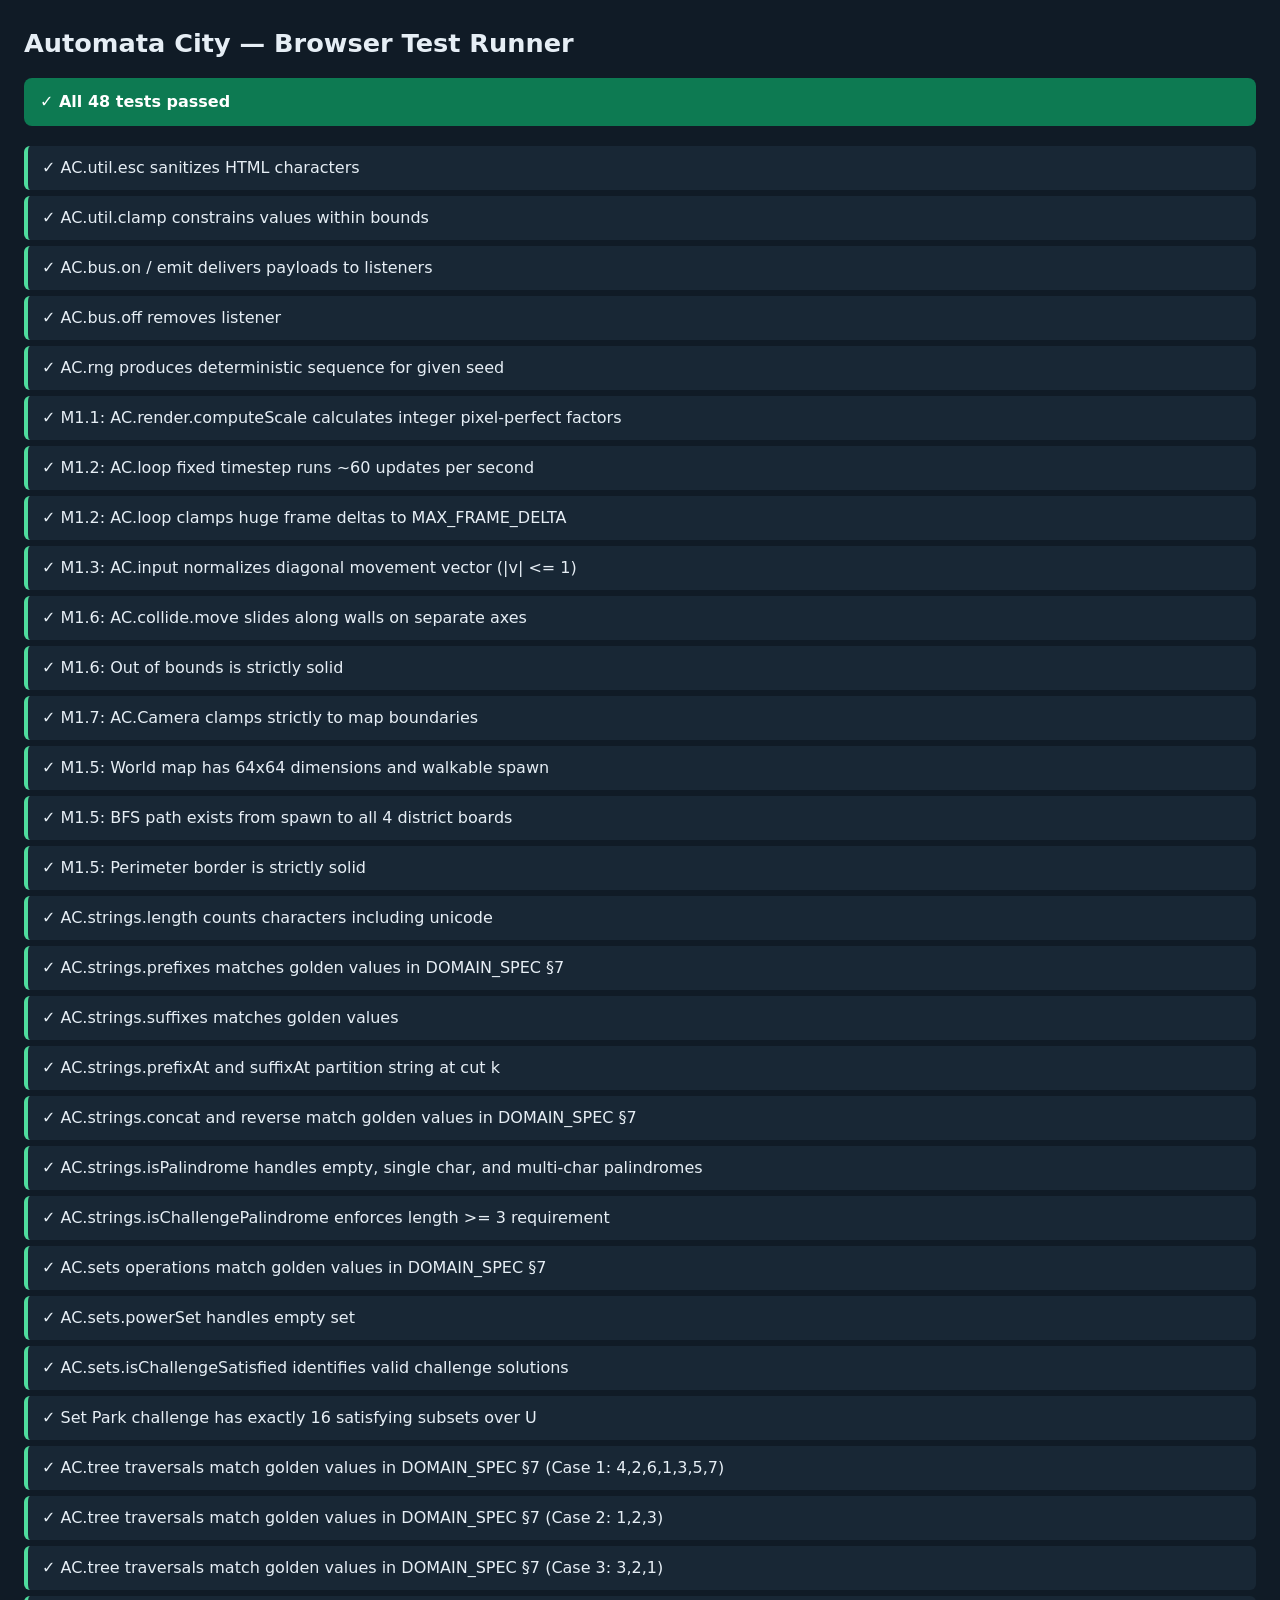
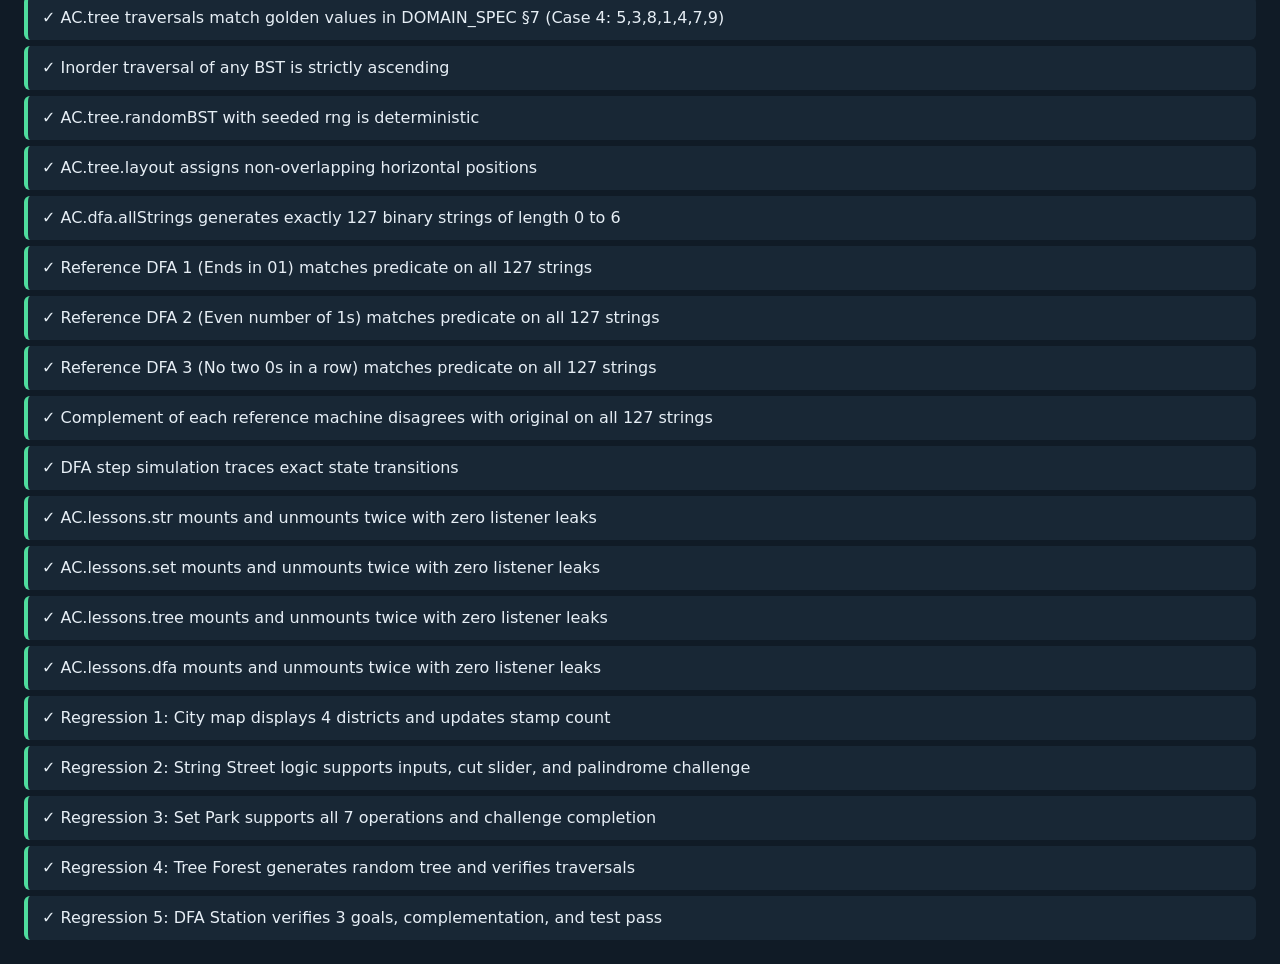
==== tests/index.html @ 33591546 "M1: Complete walking prototype — loop, input, tilemap, collision, camera, player, 64x64 world map" ====
<!DOCTYPE html>
<html lang="en">
<head>
  <meta charset="utf-8">
  <title>Automata City — Test Runner</title>
  <style>
    body {
      font-family: system-ui, -apple-system, BlinkMacSystemFont, "Segoe UI", Roboto, sans-serif;
      margin: 0;
      padding: 24px;
      background: #101b26;
      color: #e6eef5;
      line-height: 1.5;
    }
    h1 {
      margin: 0 0 16px;
      font-size: 1.6rem;
    }
    .summary {
      padding: 12px 16px;
      border-radius: 8px;
      font-weight: 600;
      margin-bottom: 20px;
    }
    .summary.ok {
      background: #0d7a52;
      color: #ffffff;
    }
    .summary.bad {
      background: #c93434;
      color: #ffffff;
    }
    .list {
      display: flex;
      flex-direction: column;
      gap: 6px;
    }
    .test {
      padding: 10px 14px;
      background: #182735;
      border-radius: 6px;
      border-left: 4px solid #4fdc9d;
    }
    .test.fail {
      border-left-color: #ff7a7a;
      background: #2b1d22;
      color: #ff9d9d;
    }
    .test pre {
      margin: 8px 0 0;
      font-size: 0.85rem;
      white-space: pre-wrap;
    }
  </style>
</head>
<body>
  <h1>Automata City — Browser Test Runner</h1>
  <div id="results">Running tests...</div>

  <!-- Framework and Core Modules -->
  <script src="../js/core/ac.js"></script>
  <script src="../js/core/progress.js"></script>

  <!-- Engine Modules -->
  <script src="../js/engine/render.js"></script>
  <script src="../js/engine/loop.js"></script>
  <script src="../js/engine/input.js"></script>
  <script src="../js/engine/camera.js"></script>
  <script src="../js/engine/tilemap.js"></script>
  <script src="../js/engine/collide.js"></script>

  <!-- World Modules -->
  <script src="../js/world/tiles.js"></script>
  <script src="../js/world/map-data.js"></script>
  <script src="../js/world/player.js"></script>
  <script src="../js/world/game.js"></script>

  <!-- Logic Modules -->
  <script src="../js/logic/strings.js"></script>
  <script src="../js/logic/sets.js"></script>
  <script src="../js/logic/tree.js"></script>
  <script src="../js/logic/dfa.js"></script>

  <!-- Lesson Views -->
  <script src="../js/lessons/str.js"></script>
  <script src="../js/lessons/set.js"></script>
  <script src="../js/lessons/tree.js"></script>
  <script src="../js/lessons/dfa.js"></script>

  <!-- Test Harness & Suites -->
  <script src="harness.js"></script>
  <script src="ac.test.js"></script>
  <script src="progress.test.js"></script>
  <script src="engine.test.js"></script>
  <script src="map.test.js"></script>
  <script src="strings.test.js"></script>
  <script src="sets.test.js"></script>
  <script src="tree.test.js"></script>
  <script src="dfa.test.js"></script>
  <script src="mount.test.js"></script>
  <script src="regression.test.js"></script>

  <script>
    (function () {
      const res = AC_TEST.runAll();
      const div = document.getElementById('results');
      div.innerHTML = `
        <div class="summary ${res.failed ? 'bad' : 'ok'}">
          ${res.failed === 0 ? '✓ All ' + res.passed + ' tests passed' : '✗ ' + res.failed + ' of ' + res.total + ' tests failed'}
        </div>
        <div class="list">
          ${res.results.map(r => `
            <div class="test ${r.ok ? 'pass' : 'fail'}">
              <b>${r.ok ? '✓' : '✗'}</b> ${r.name}
              ${r.error ? '<pre>' + (r.error.stack || r.error.message) + '</pre>' : ''}
            </div>
          `).join('')}
        </div>
      `;
    })();
  </script>
</body>
</html>
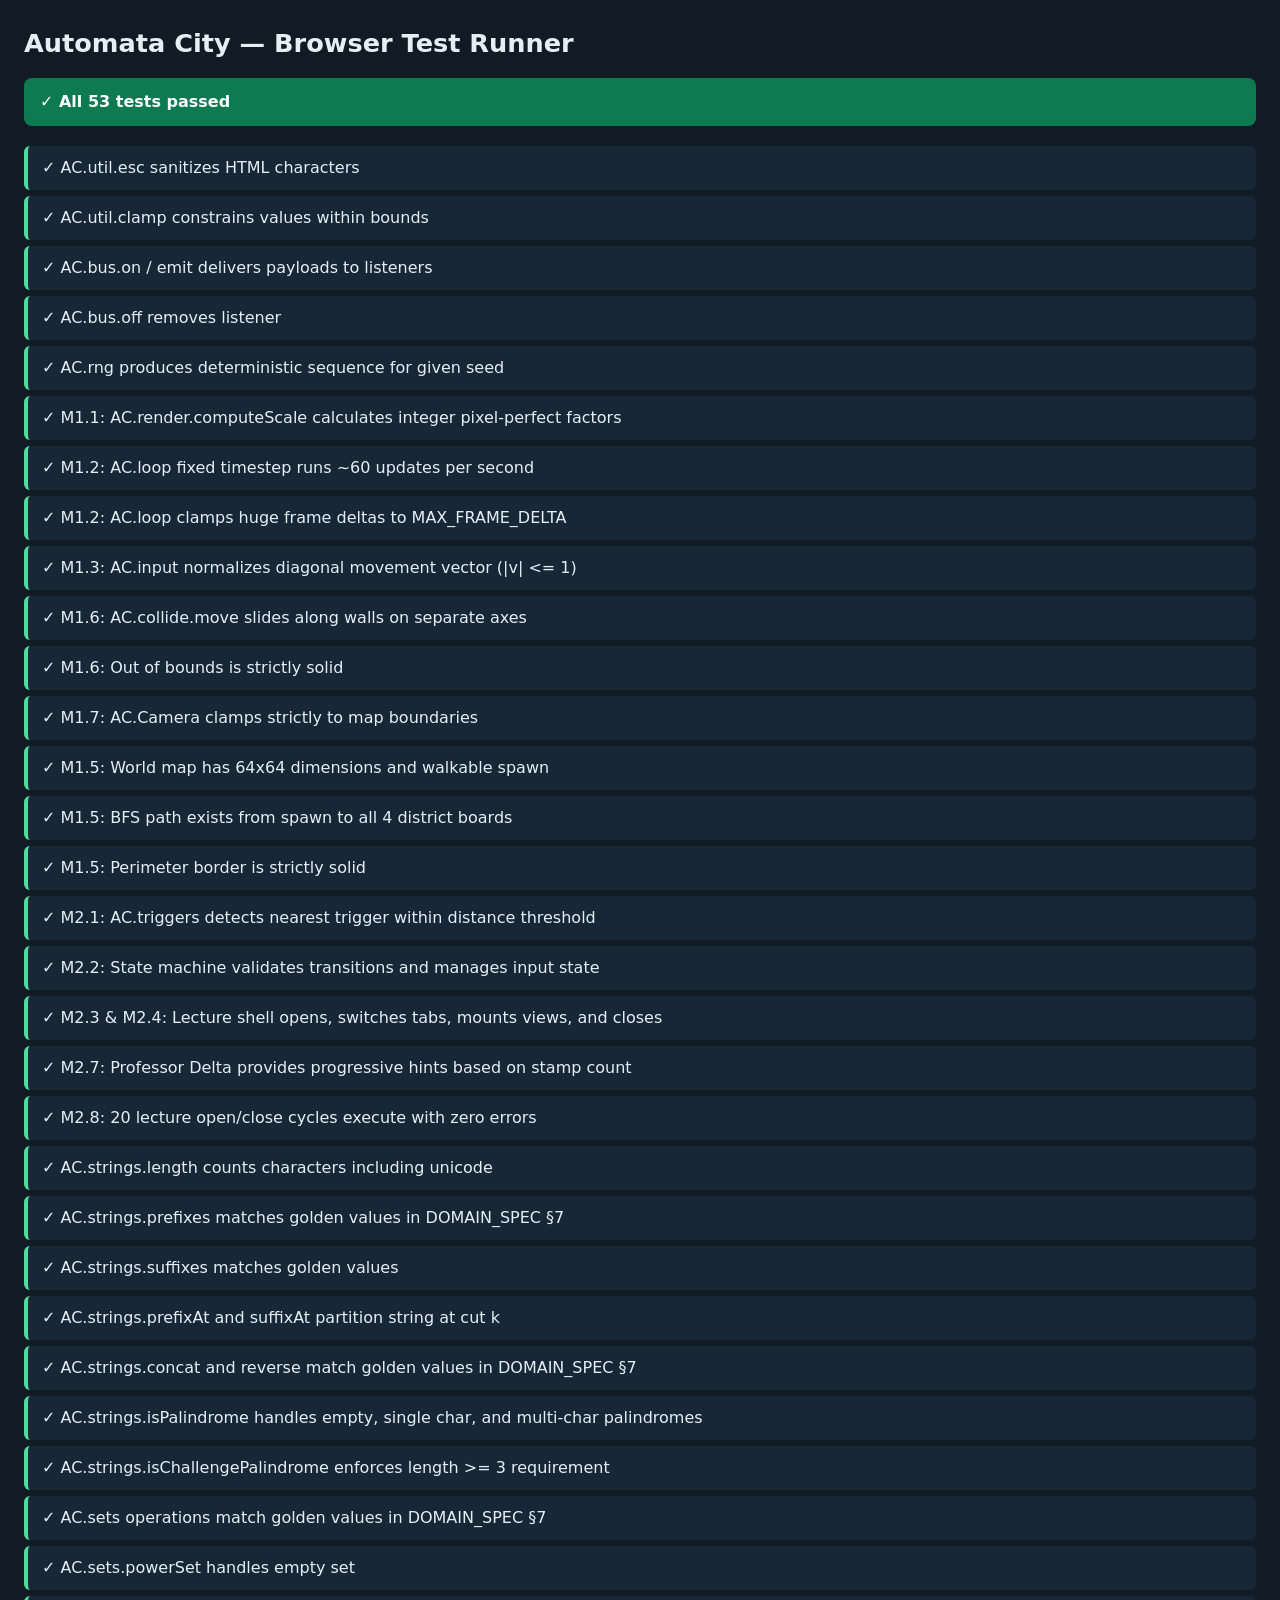
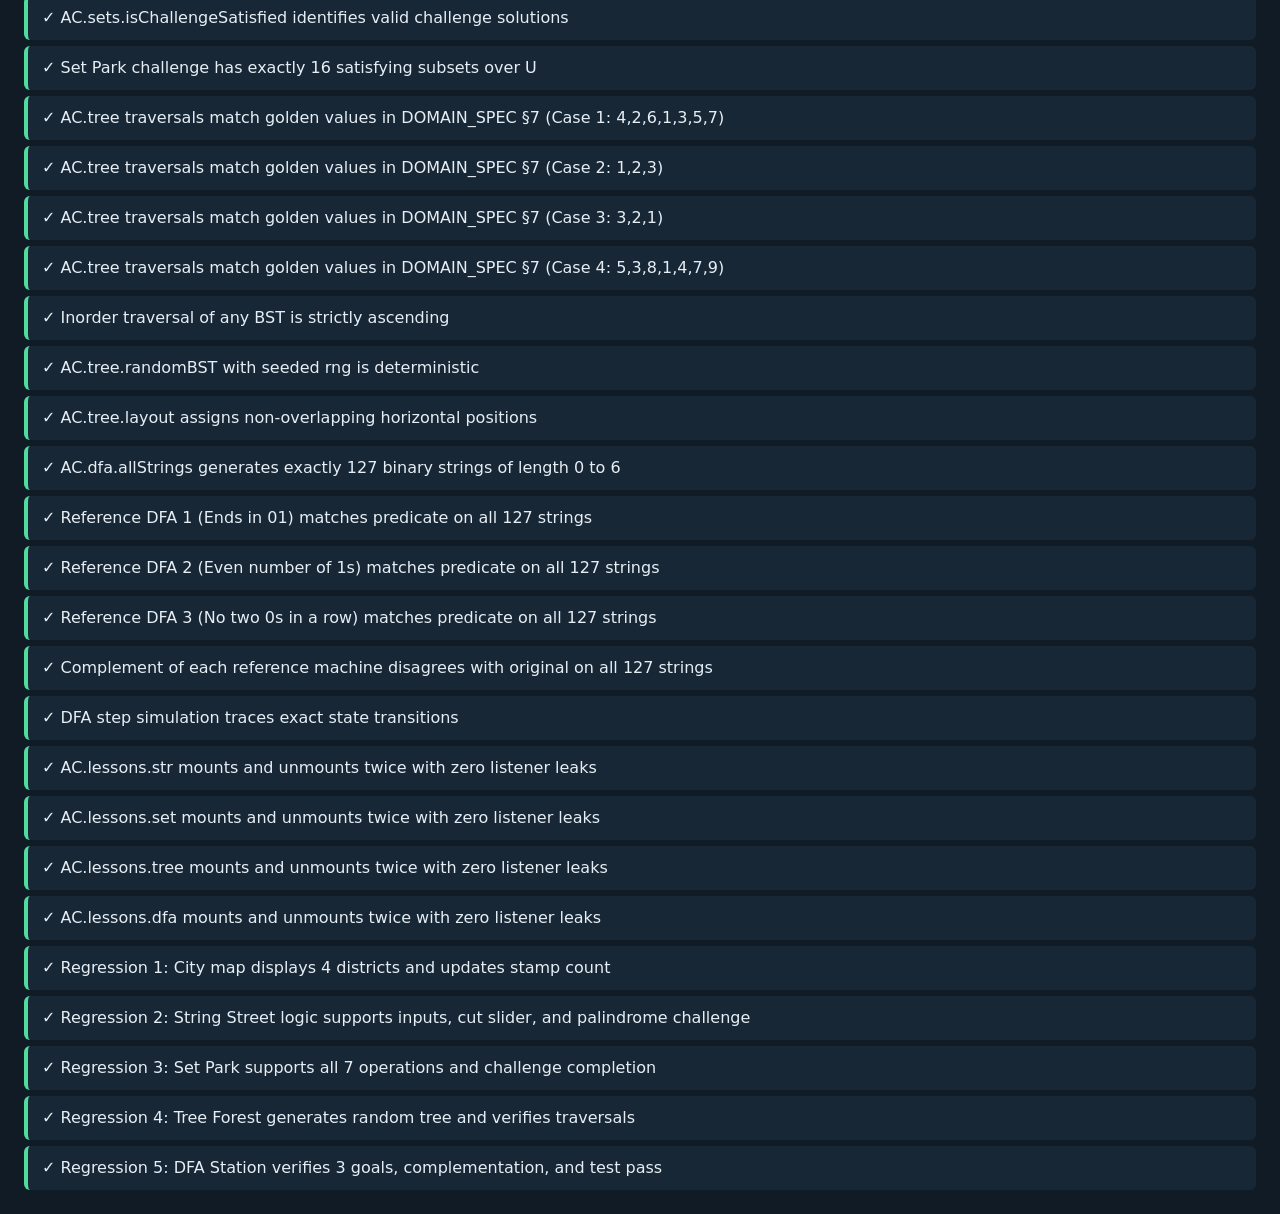
==== commit da67fcc9: "M2: Complete stations wired and lecture shell" ====
--- a/tests/index.html
+++ b/tests/index.html
@@ -72,6 +72,10 @@
   <!-- World Modules -->
   <script src="../js/world/tiles.js"></script>
   <script src="../js/world/map-data.js"></script>
+  <script src="../js/world/districts.js"></script>
+  <script src="../js/world/triggers.js"></script>
+  <script src="../js/world/hud.js"></script>
+  <script src="../js/world/dialogue.js"></script>
   <script src="../js/world/player.js"></script>
   <script src="../js/world/game.js"></script>
 
@@ -81,11 +85,14 @@
   <script src="../js/logic/tree.js"></script>
   <script src="../js/logic/dfa.js"></script>
 
-  <!-- Lesson Views -->
+  <!-- Lesson Views & Shell -->
+  <script src="../js/lessons/shell.js"></script>
   <script src="../js/lessons/str.js"></script>
   <script src="../js/lessons/set.js"></script>
   <script src="../js/lessons/tree.js"></script>
   <script src="../js/lessons/dfa.js"></script>
+  <script src="../js/classic.js"></script>
+  <script src="../js/main.js"></script>
 
   <!-- Test Harness & Suites -->
   <script src="harness.js"></script>
@@ -93,6 +100,7 @@
   <script src="progress.test.js"></script>
   <script src="engine.test.js"></script>
   <script src="map.test.js"></script>
+  <script src="stations.test.js"></script>
   <script src="strings.test.js"></script>
   <script src="sets.test.js"></script>
   <script src="tree.test.js"></script>
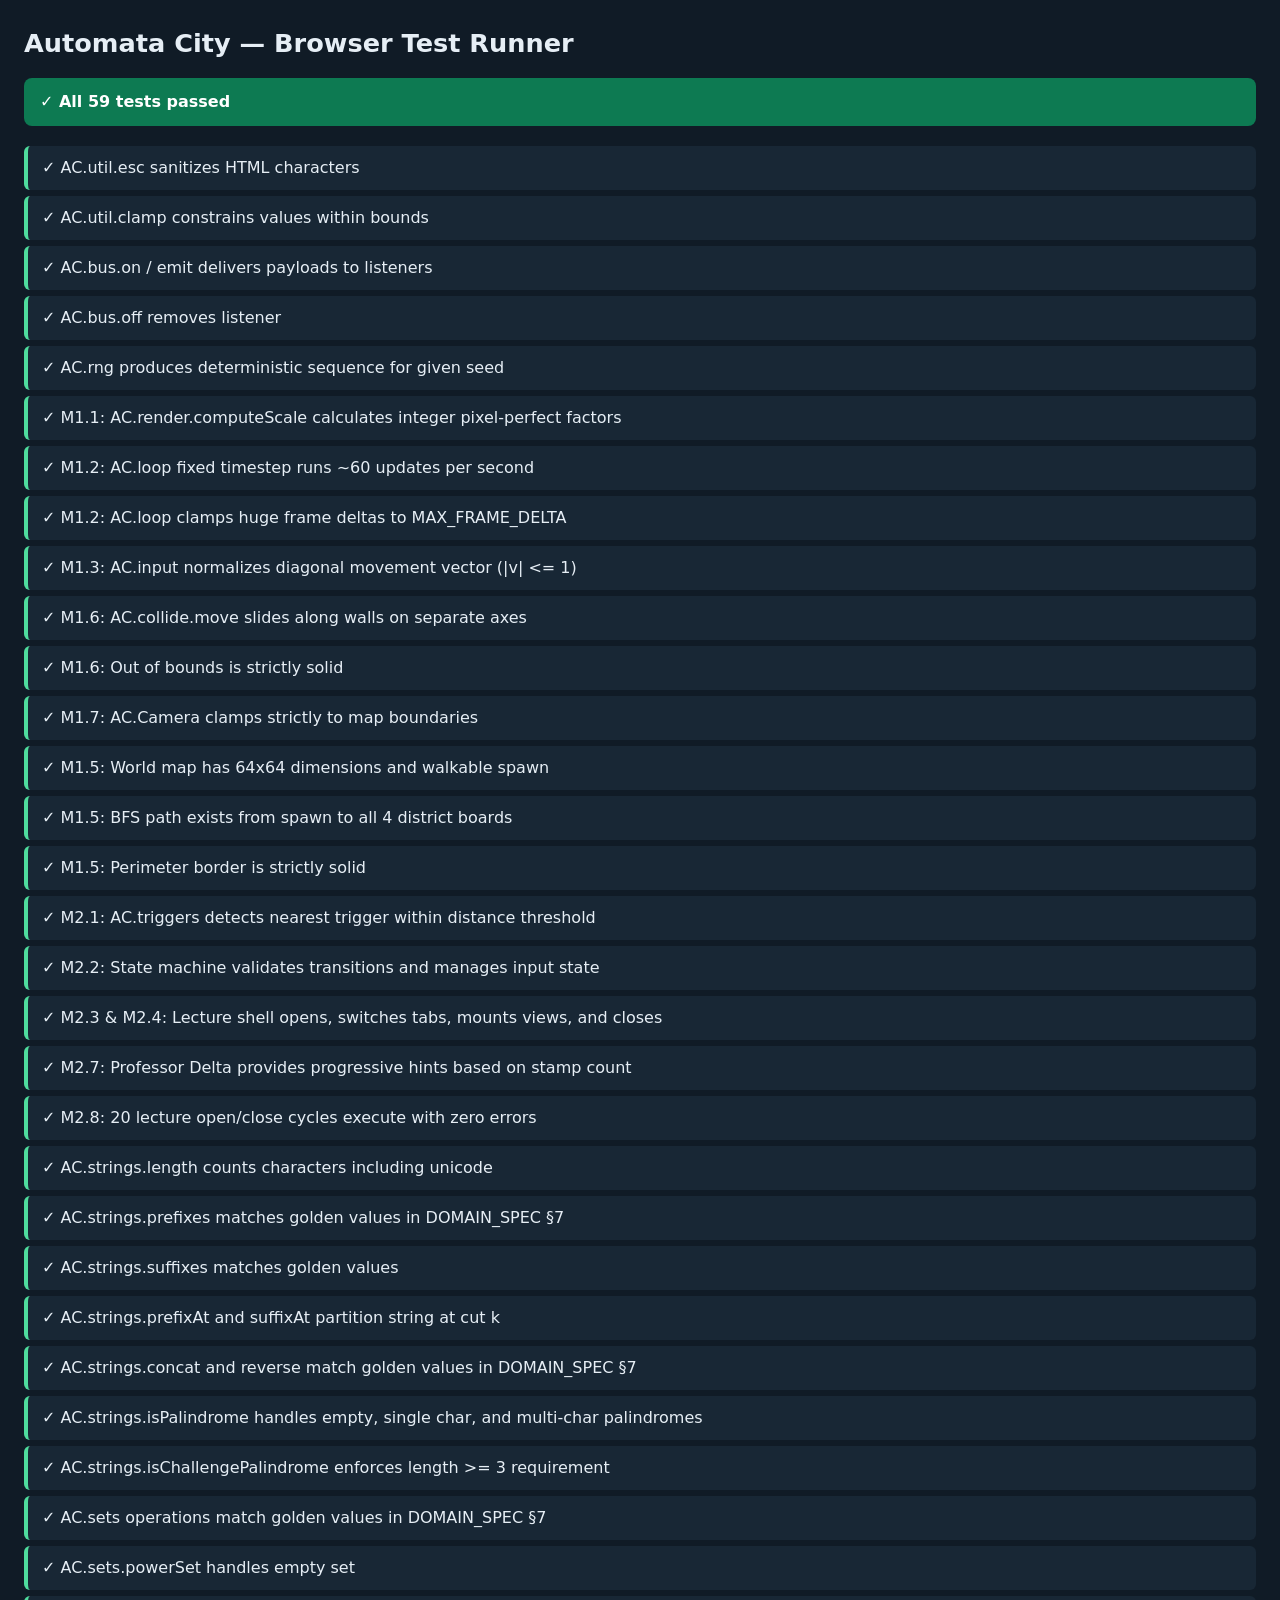
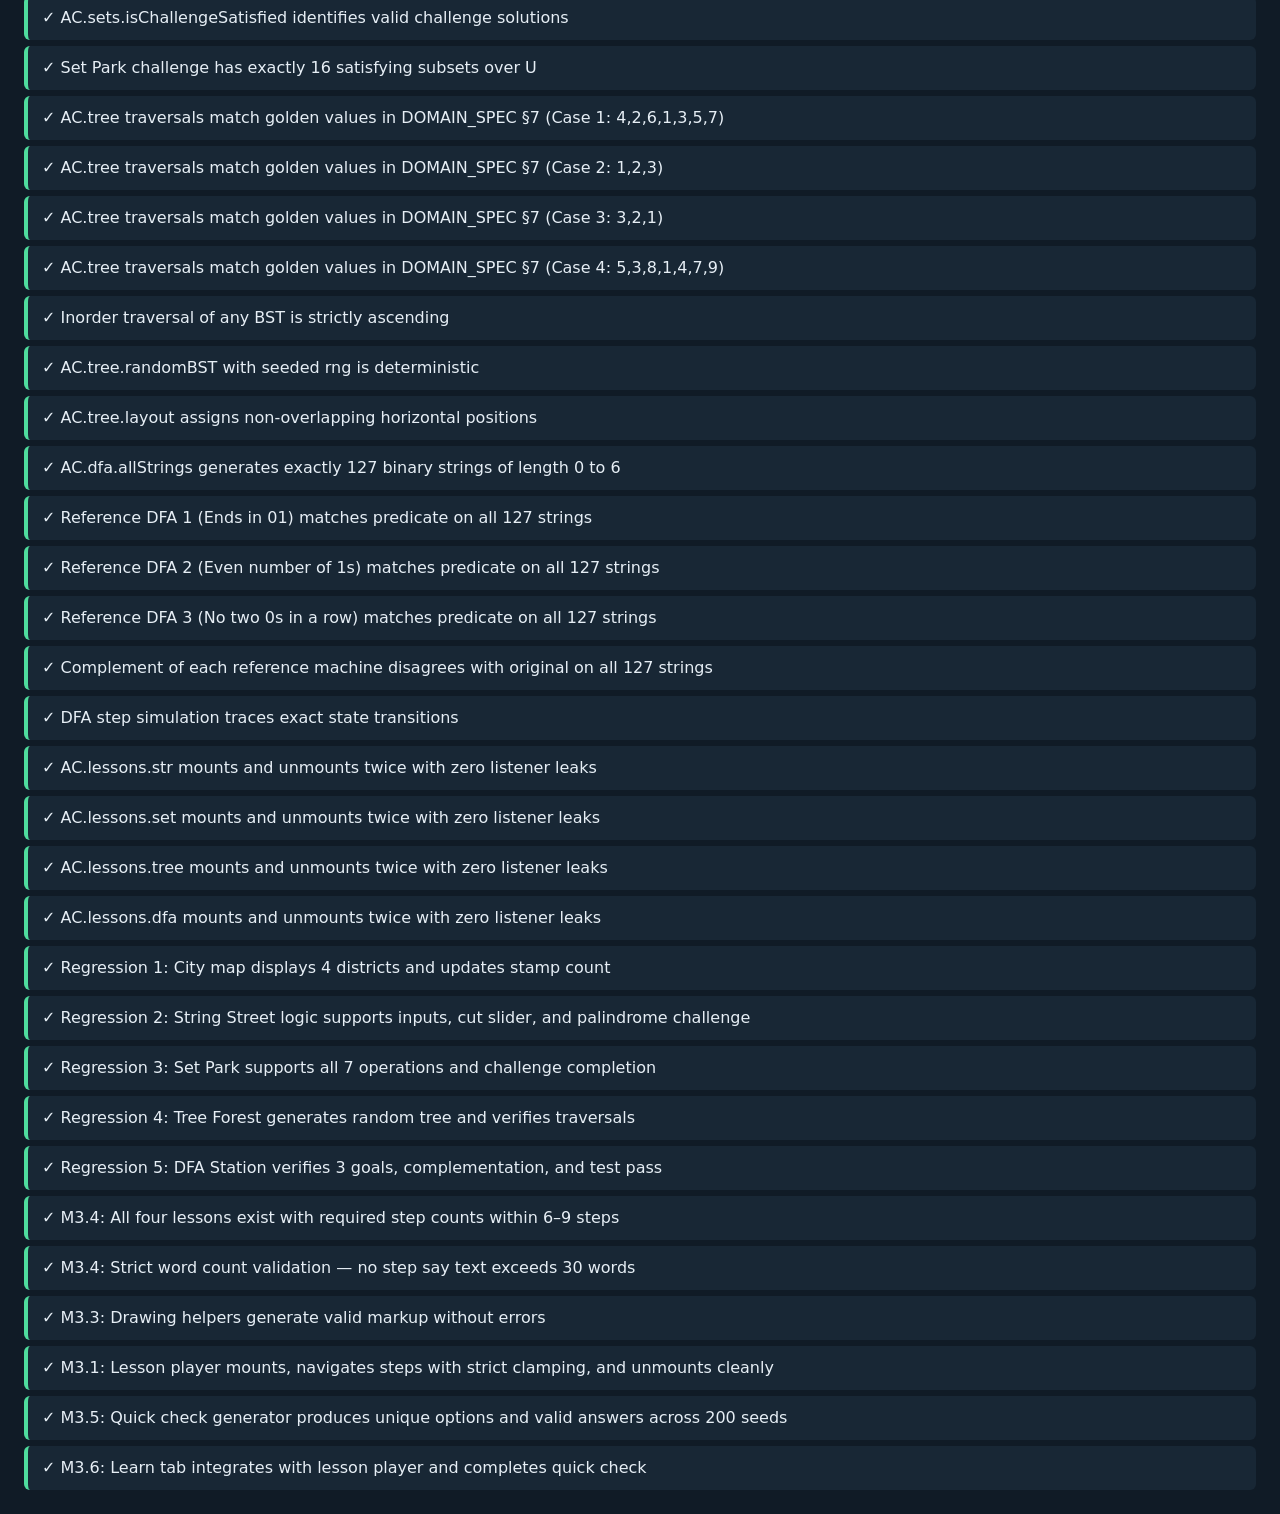
==== commit 489f8010: "M3: Complete blackboard lessons, skins, and quick check quiz engine" ====
--- a/tests/index.html
+++ b/tests/index.html
@@ -84,13 +84,17 @@
   <script src="../js/logic/sets.js"></script>
   <script src="../js/logic/tree.js"></script>
   <script src="../js/logic/dfa.js"></script>
+  <script src="../js/logic/quiz.js"></script>
 
   <!-- Lesson Views & Shell -->
   <script src="../js/lessons/shell.js"></script>
+  <script src="../js/lessons/lesson-player.js"></script>
+  <script src="../js/lessons/drawings.js"></script>
   <script src="../js/lessons/str.js"></script>
   <script src="../js/lessons/set.js"></script>
   <script src="../js/lessons/tree.js"></script>
   <script src="../js/lessons/dfa.js"></script>
+  <script src="../js/lessons/lessons-data.js"></script>
   <script src="../js/classic.js"></script>
   <script src="../js/main.js"></script>
 
@@ -107,6 +111,7 @@
   <script src="dfa.test.js"></script>
   <script src="mount.test.js"></script>
   <script src="regression.test.js"></script>
+  <script src="lessons.test.js"></script>
 
   <script>
     (function () {
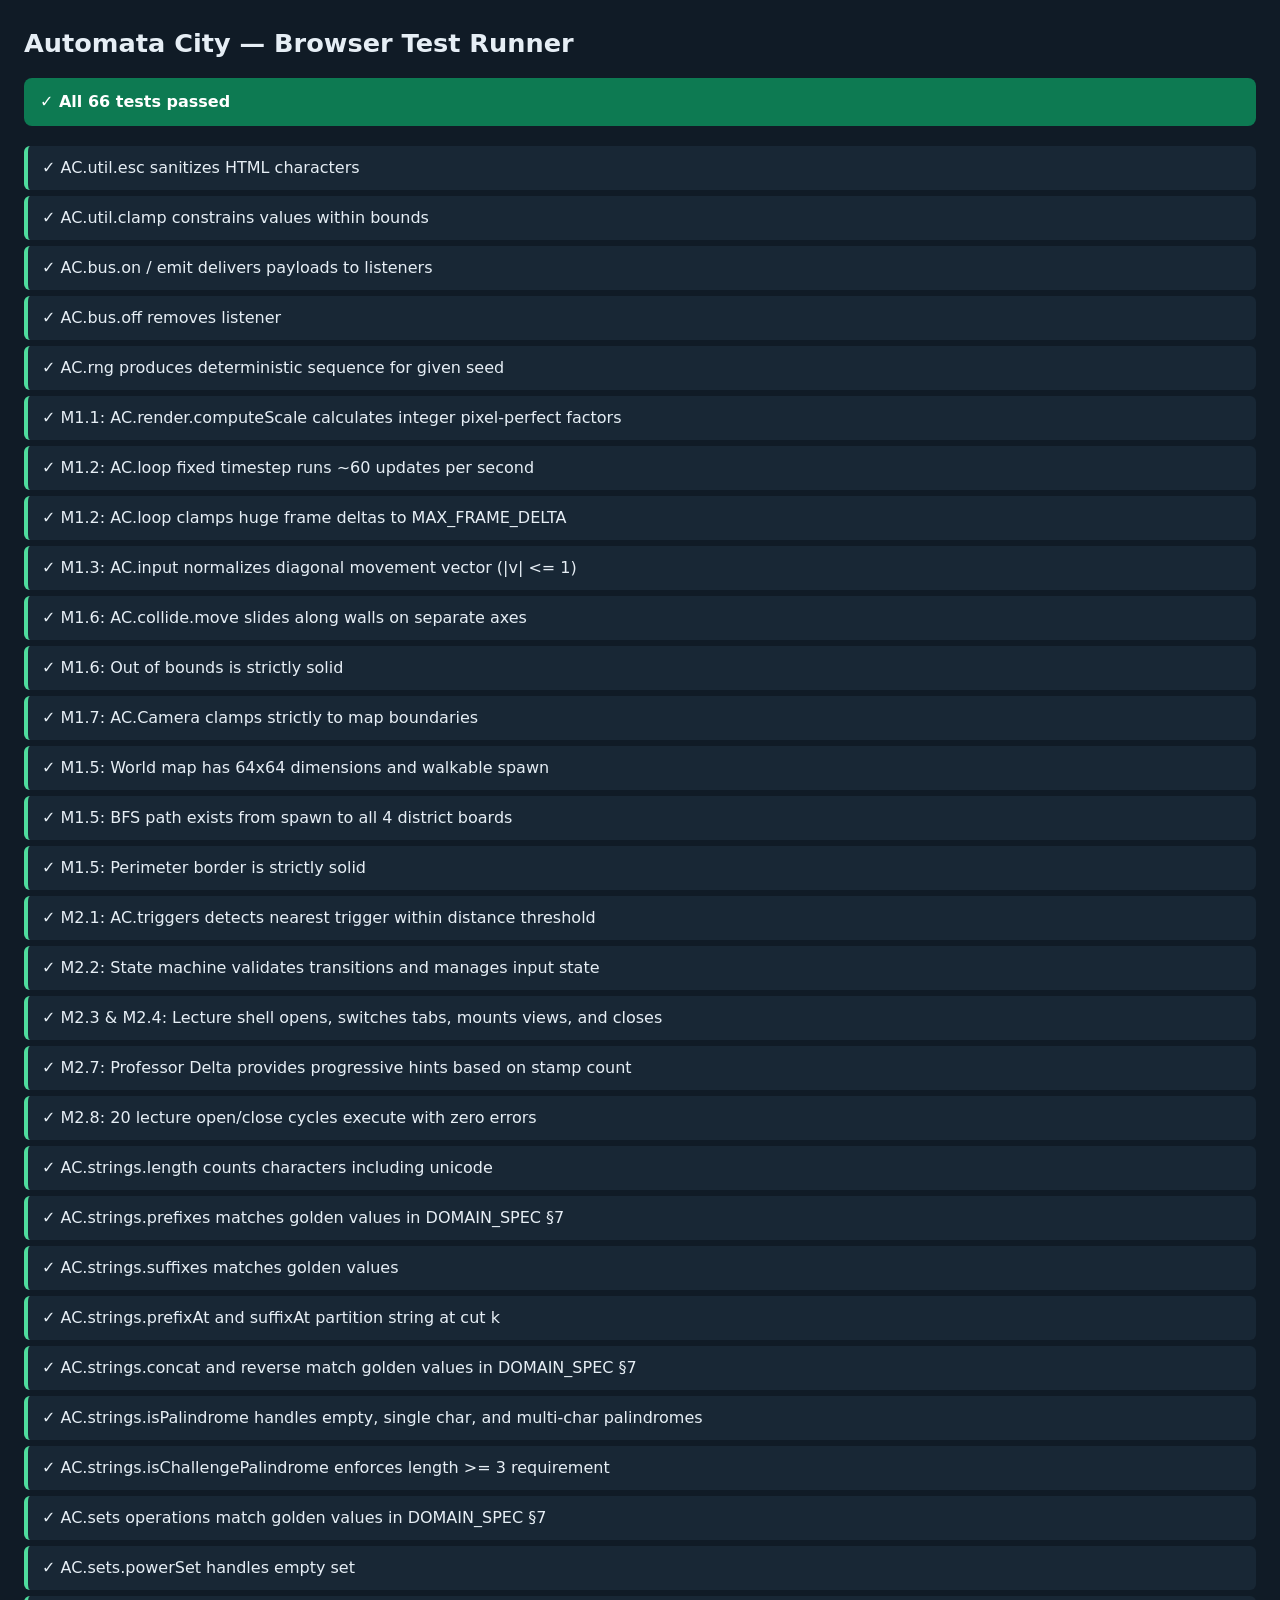
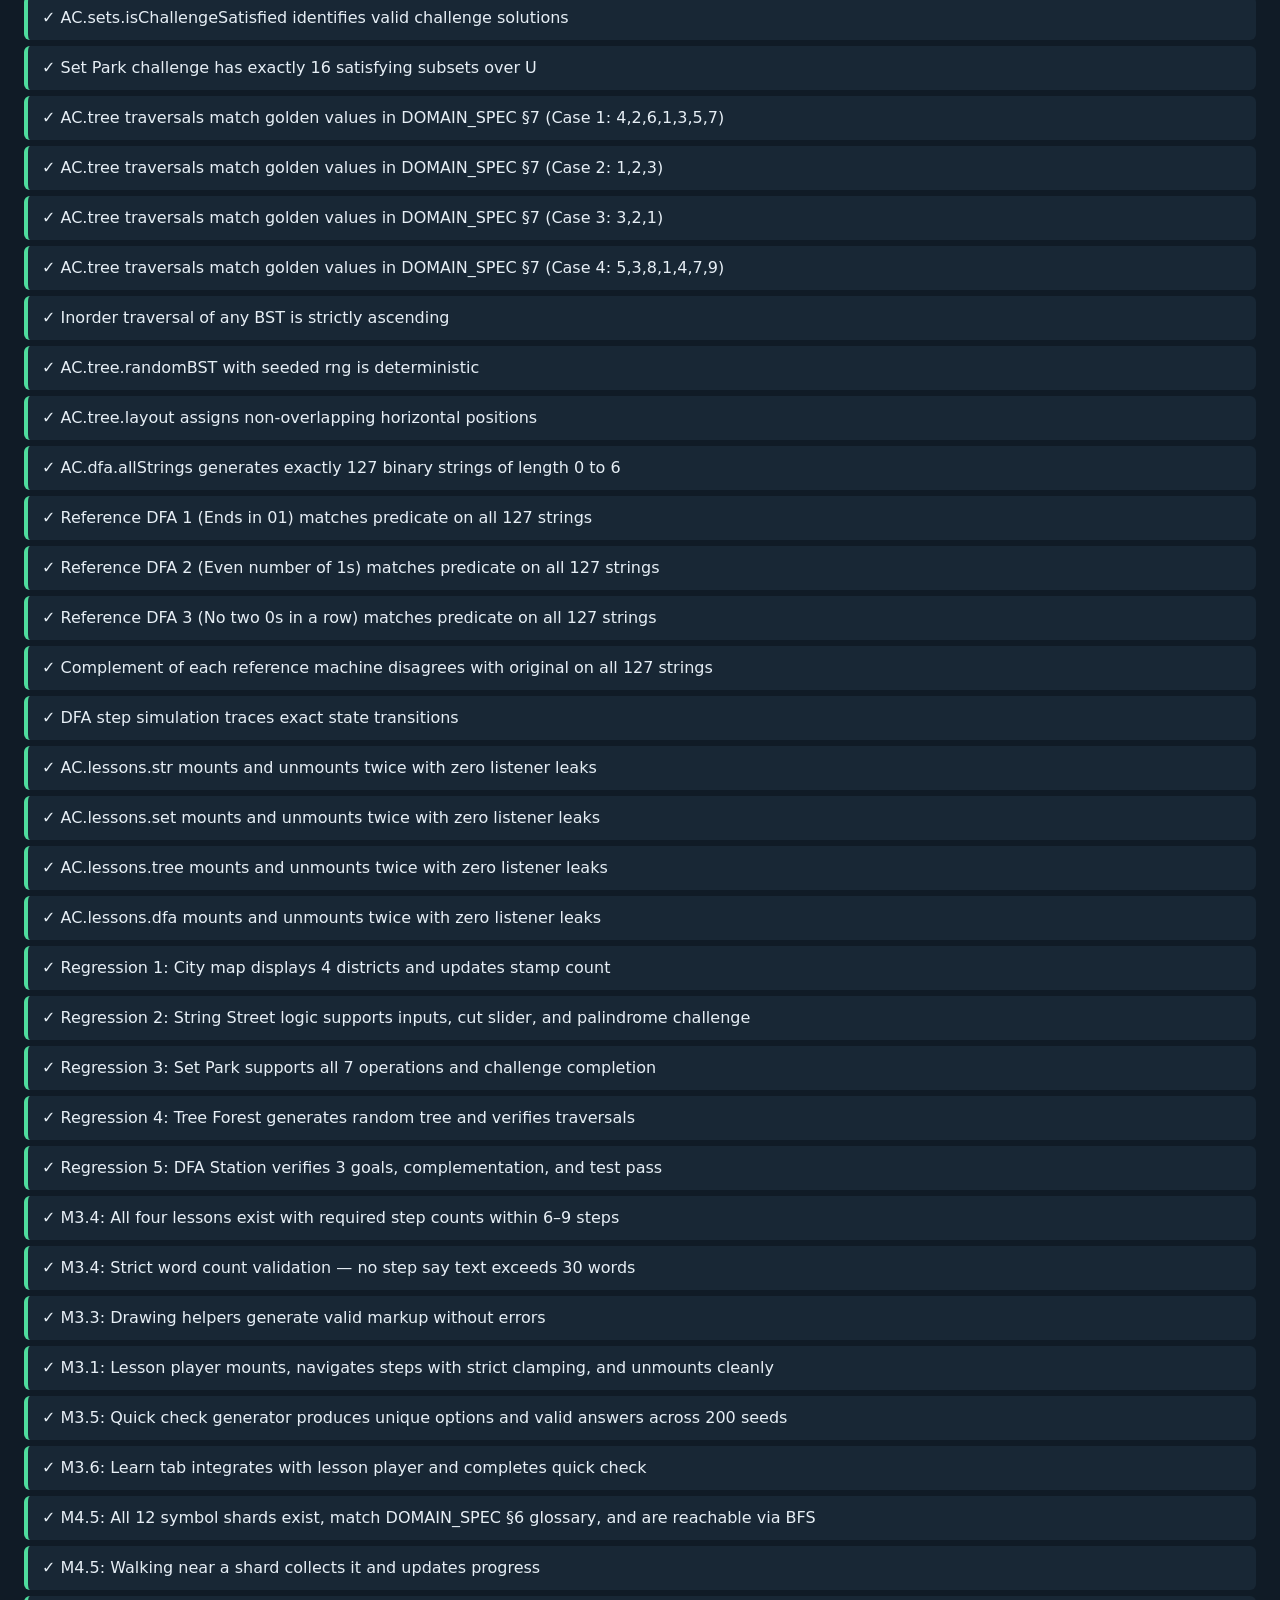
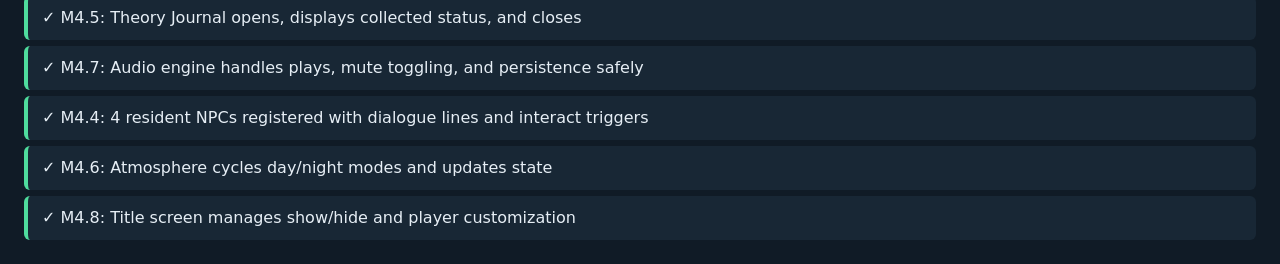
==== commit 20ed512e: "M4: Complete world and feel, audio, shards, NPCs, and atmosphere" ====
--- a/tests/index.html
+++ b/tests/index.html
@@ -68,6 +68,7 @@
   <script src="../js/engine/camera.js"></script>
   <script src="../js/engine/tilemap.js"></script>
   <script src="../js/engine/collide.js"></script>
+  <script src="../js/engine/audio.js"></script>
 
   <!-- World Modules -->
   <script src="../js/world/tiles.js"></script>
@@ -76,6 +77,13 @@
   <script src="../js/world/triggers.js"></script>
   <script src="../js/world/hud.js"></script>
   <script src="../js/world/dialogue.js"></script>
+  <script src="../js/world/shards.js"></script>
+  <script src="../js/world/journal.js"></script>
+  <script src="../js/world/npcs.js"></script>
+  <script src="../js/world/companion.js"></script>
+  <script src="../js/world/dressing.js"></script>
+  <script src="../js/world/atmosphere.js"></script>
+  <script src="../js/world/title.js"></script>
   <script src="../js/world/player.js"></script>
   <script src="../js/world/game.js"></script>
 
@@ -112,6 +120,7 @@
   <script src="mount.test.js"></script>
   <script src="regression.test.js"></script>
   <script src="lessons.test.js"></script>
+  <script src="m4-world.test.js"></script>
 
   <script>
     (function () {
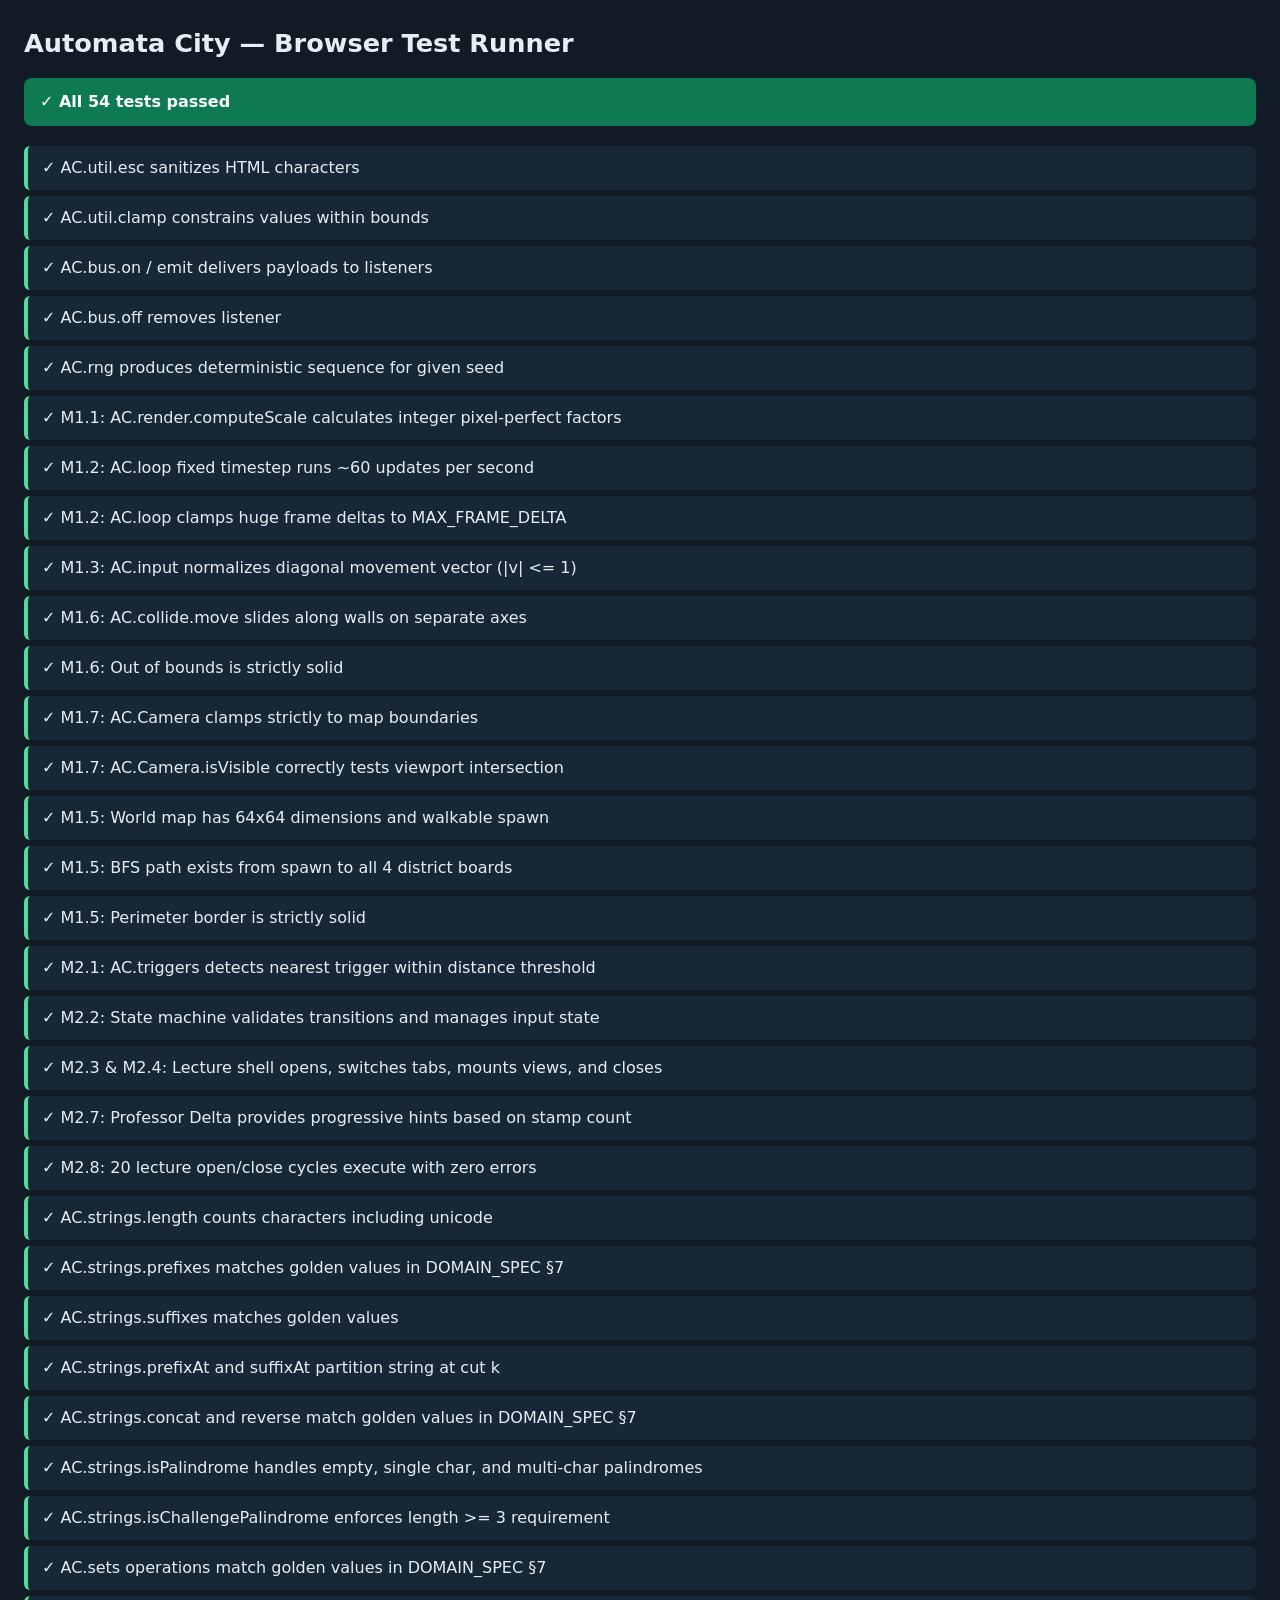
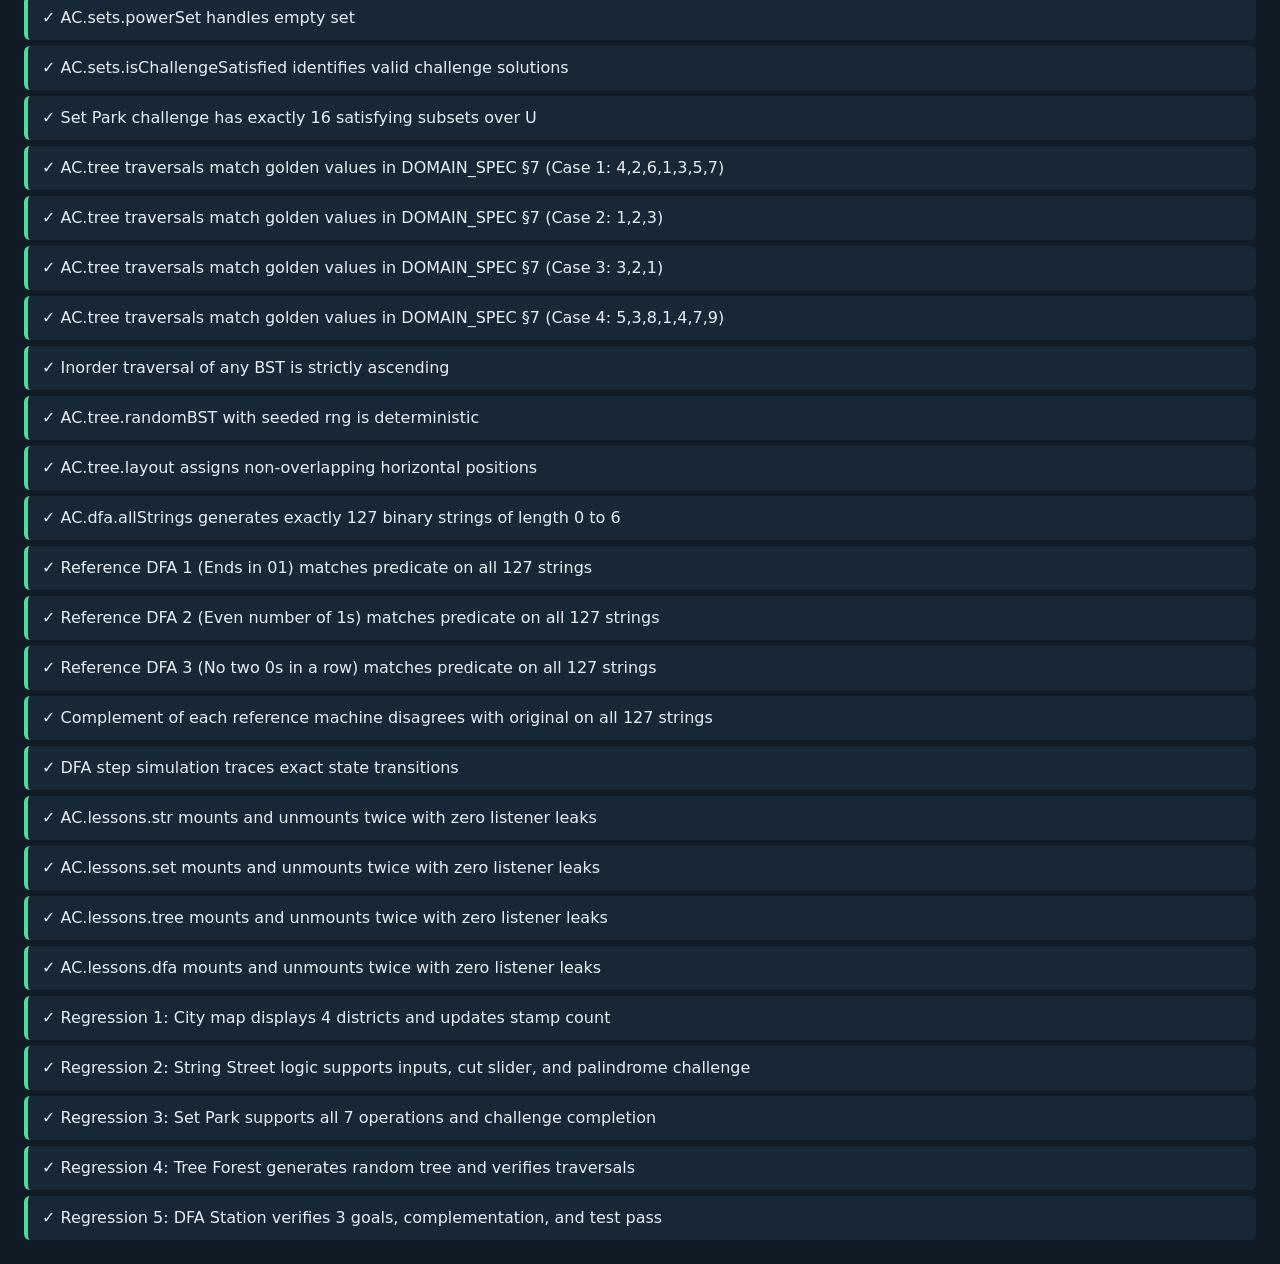
==== commit 7d1359c1: "Merge pull request #1 from bam841/m2-stations M2: Complete stations wired and lecture shell" ====
--- a/tests/index.html
+++ b/tests/index.html
@@ -68,7 +68,6 @@
   <script src="../js/engine/camera.js"></script>
   <script src="../js/engine/tilemap.js"></script>
   <script src="../js/engine/collide.js"></script>
-  <script src="../js/engine/audio.js"></script>
 
   <!-- World Modules -->
   <script src="../js/world/tiles.js"></script>
@@ -77,13 +76,6 @@
   <script src="../js/world/triggers.js"></script>
   <script src="../js/world/hud.js"></script>
   <script src="../js/world/dialogue.js"></script>
-  <script src="../js/world/shards.js"></script>
-  <script src="../js/world/journal.js"></script>
-  <script src="../js/world/npcs.js"></script>
-  <script src="../js/world/companion.js"></script>
-  <script src="../js/world/dressing.js"></script>
-  <script src="../js/world/atmosphere.js"></script>
-  <script src="../js/world/title.js"></script>
   <script src="../js/world/player.js"></script>
   <script src="../js/world/game.js"></script>
 
@@ -92,17 +84,13 @@
   <script src="../js/logic/sets.js"></script>
   <script src="../js/logic/tree.js"></script>
   <script src="../js/logic/dfa.js"></script>
-  <script src="../js/logic/quiz.js"></script>
 
   <!-- Lesson Views & Shell -->
   <script src="../js/lessons/shell.js"></script>
-  <script src="../js/lessons/lesson-player.js"></script>
-  <script src="../js/lessons/drawings.js"></script>
   <script src="../js/lessons/str.js"></script>
   <script src="../js/lessons/set.js"></script>
   <script src="../js/lessons/tree.js"></script>
   <script src="../js/lessons/dfa.js"></script>
-  <script src="../js/lessons/lessons-data.js"></script>
   <script src="../js/classic.js"></script>
   <script src="../js/main.js"></script>
 
@@ -119,8 +107,6 @@
   <script src="dfa.test.js"></script>
   <script src="mount.test.js"></script>
   <script src="regression.test.js"></script>
-  <script src="lessons.test.js"></script>
-  <script src="m4-world.test.js"></script>
 
   <script>
     (function () {
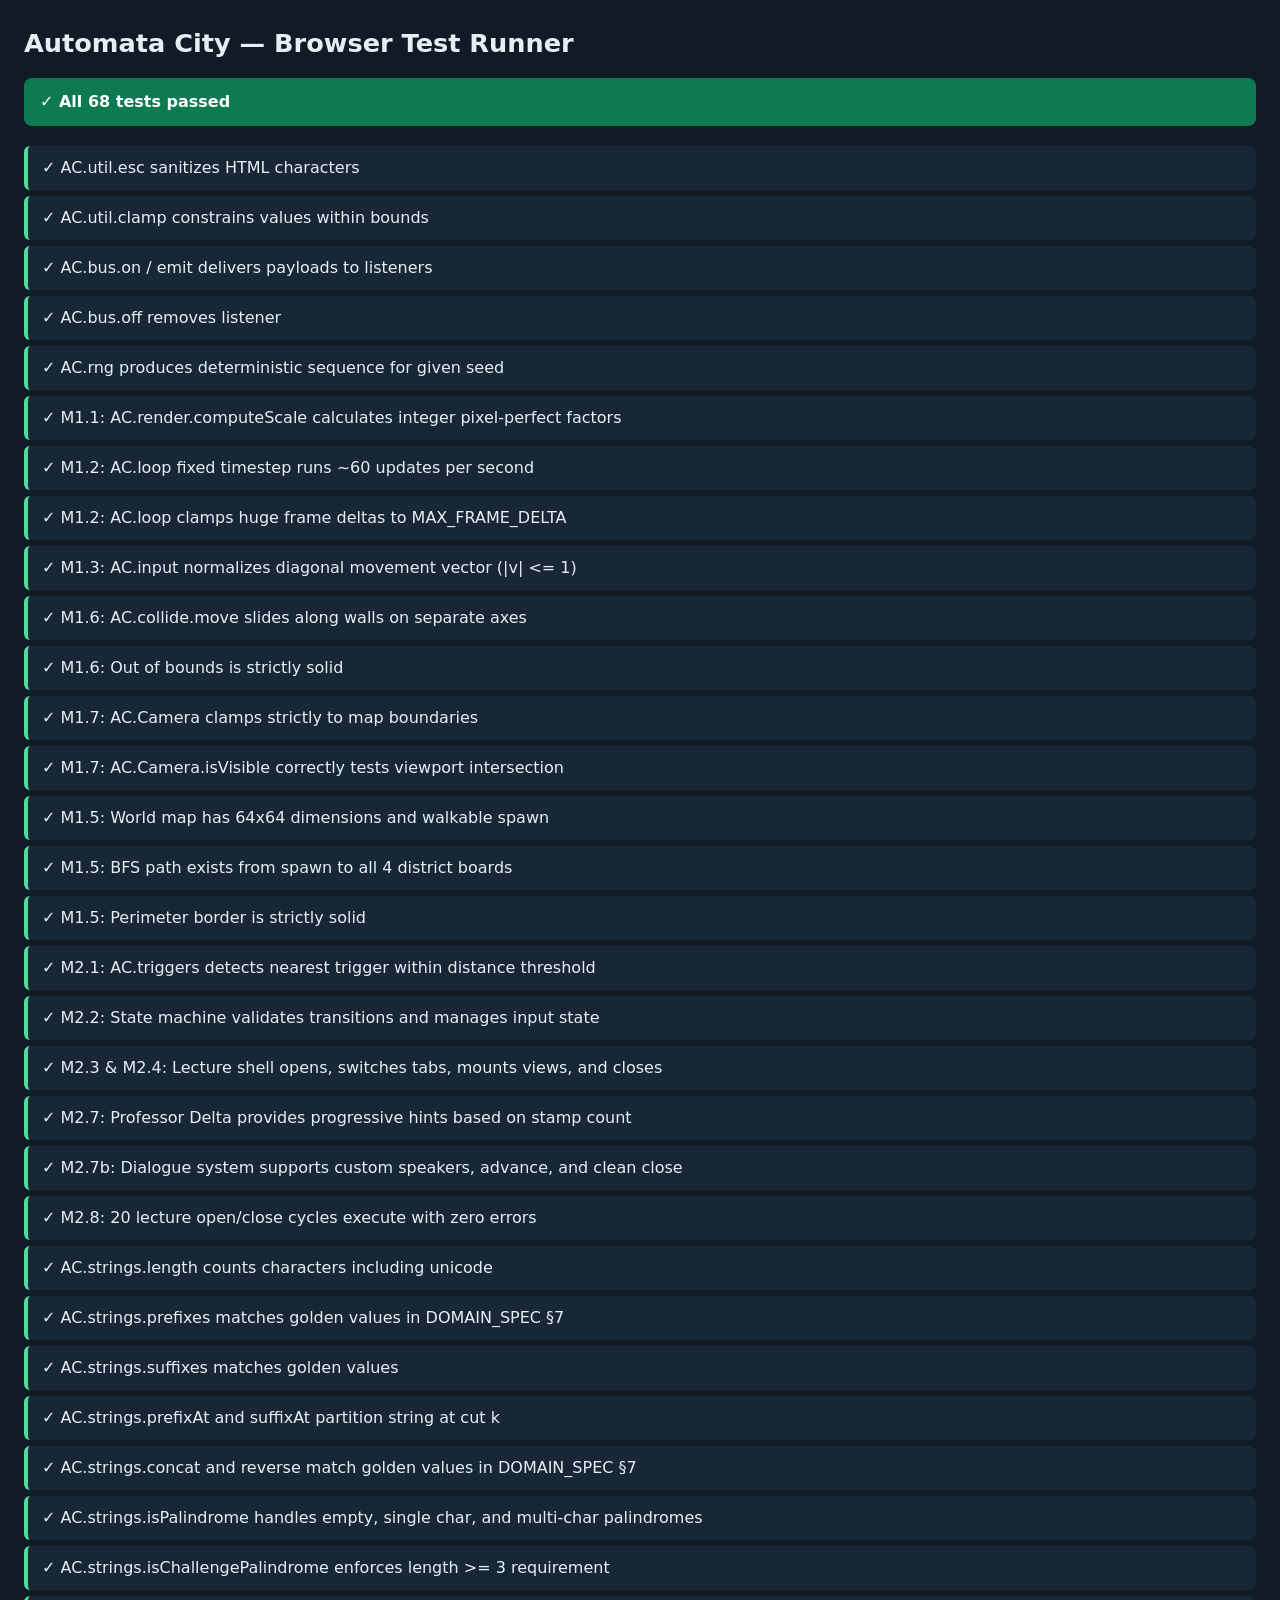
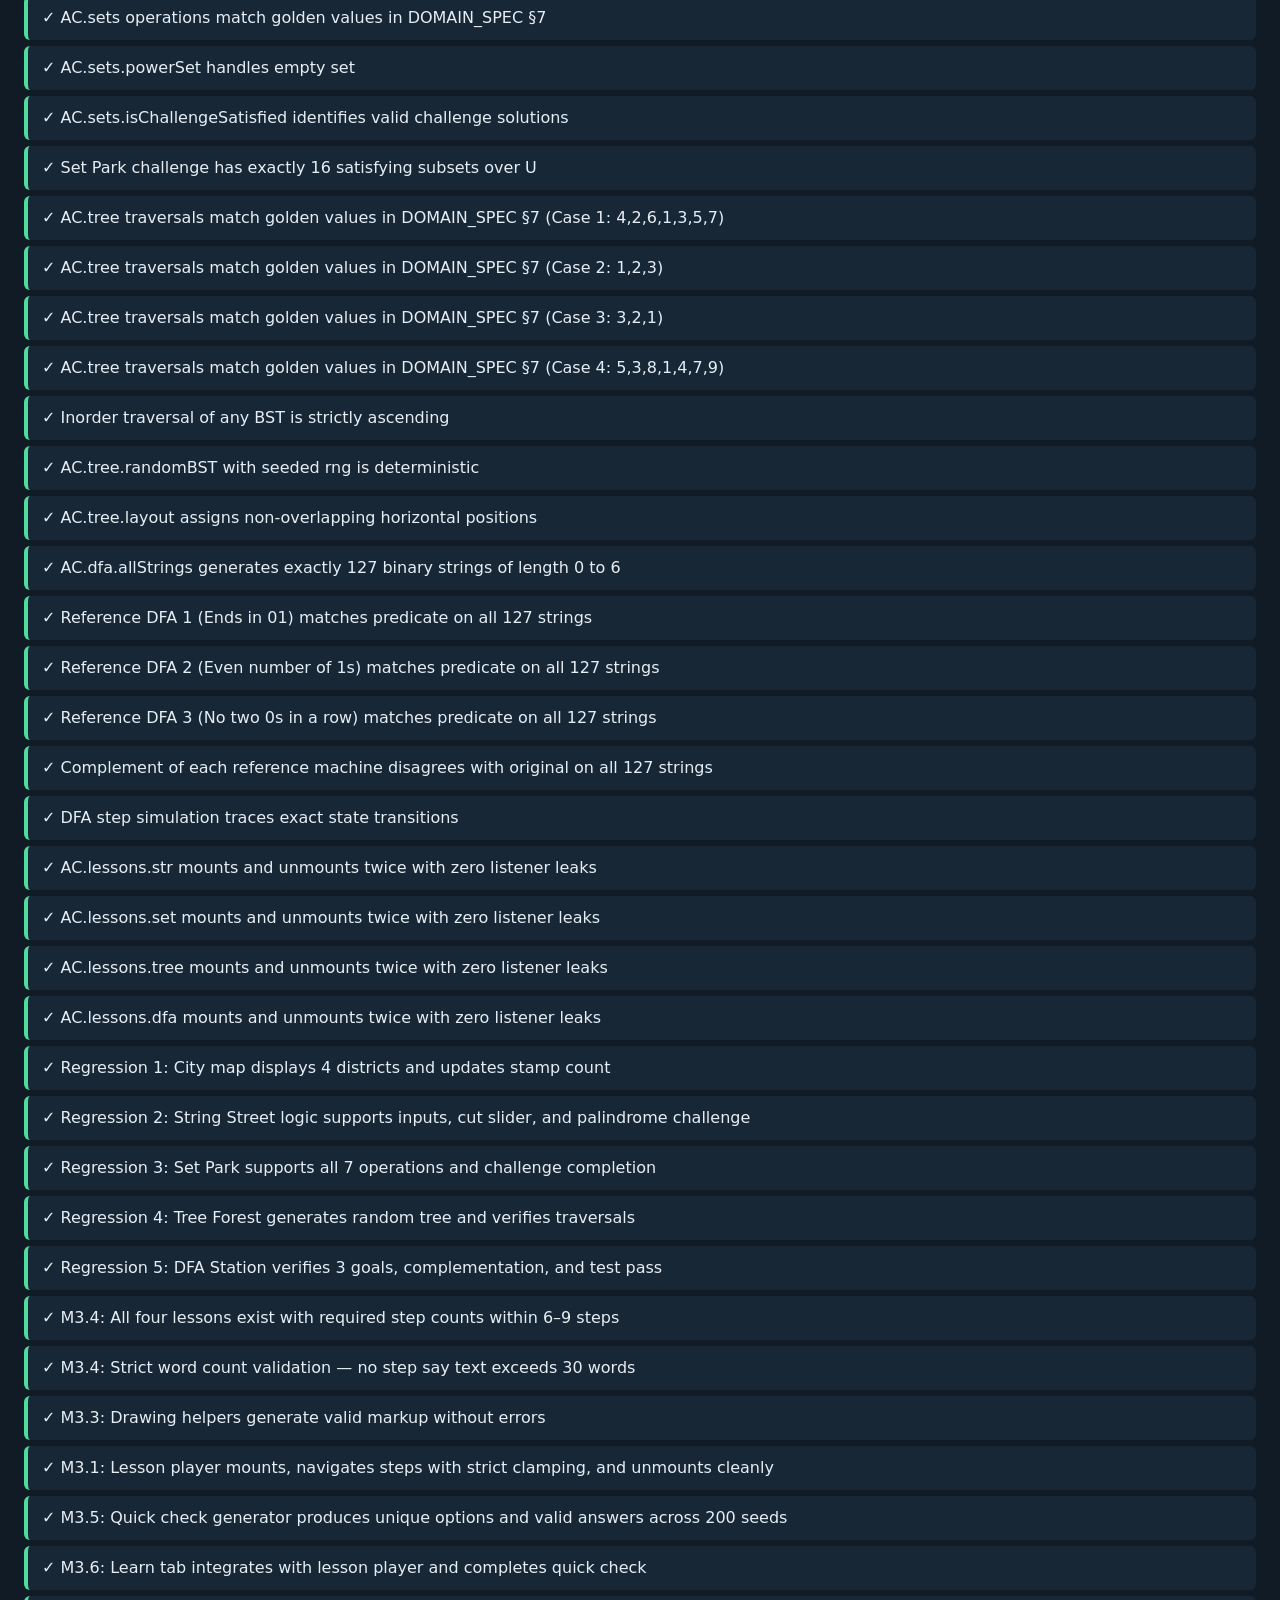
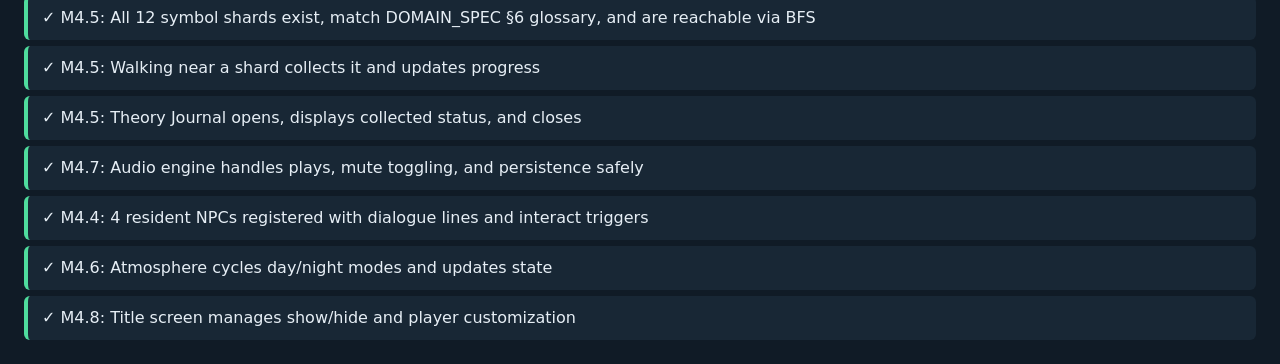
==== commit 1bf8de05: "Merge pull request #2 from bam841/m6-ship M6 ship" ====
--- a/tests/index.html
+++ b/tests/index.html
@@ -68,6 +68,7 @@
   <script src="../js/engine/camera.js"></script>
   <script src="../js/engine/tilemap.js"></script>
   <script src="../js/engine/collide.js"></script>
+  <script src="../js/engine/audio.js"></script>
 
   <!-- World Modules -->
   <script src="../js/world/tiles.js"></script>
@@ -76,6 +77,17 @@
   <script src="../js/world/triggers.js"></script>
   <script src="../js/world/hud.js"></script>
   <script src="../js/world/dialogue.js"></script>
+  <script src="../js/world/shards.js"></script>
+  <script src="../js/world/journal.js"></script>
+  <script src="../js/world/npcs.js"></script>
+  <script src="../js/world/companion.js"></script>
+  <script src="../js/world/dressing.js"></script>
+  <script src="../js/world/atmosphere.js"></script>
+  <script src="../js/world/title.js"></script>
+  <script src="../js/world/tower.js"></script>
+  <script src="../js/world/certificate.js"></script>
+  <script src="../js/world/settings.js"></script>
+  <script src="../js/world/touch.js"></script>
   <script src="../js/world/player.js"></script>
   <script src="../js/world/game.js"></script>
 
@@ -84,13 +96,18 @@
   <script src="../js/logic/sets.js"></script>
   <script src="../js/logic/tree.js"></script>
   <script src="../js/logic/dfa.js"></script>
+  <script src="../js/logic/quiz.js"></script>
+  <script src="../js/logic/exam-gen.js"></script>
 
   <!-- Lesson Views & Shell -->
   <script src="../js/lessons/shell.js"></script>
+  <script src="../js/lessons/lesson-player.js"></script>
+  <script src="../js/lessons/drawings.js"></script>
   <script src="../js/lessons/str.js"></script>
   <script src="../js/lessons/set.js"></script>
   <script src="../js/lessons/tree.js"></script>
   <script src="../js/lessons/dfa.js"></script>
+  <script src="../js/lessons/lessons-data.js"></script>
   <script src="../js/classic.js"></script>
   <script src="../js/main.js"></script>
 
@@ -107,6 +124,9 @@
   <script src="dfa.test.js"></script>
   <script src="mount.test.js"></script>
   <script src="regression.test.js"></script>
+  <script src="lessons.test.js"></script>
+  <script src="m4-world.test.js"></script>
+  <script src="m6-finale.test.js"></script>
 
   <script>
     (function () {
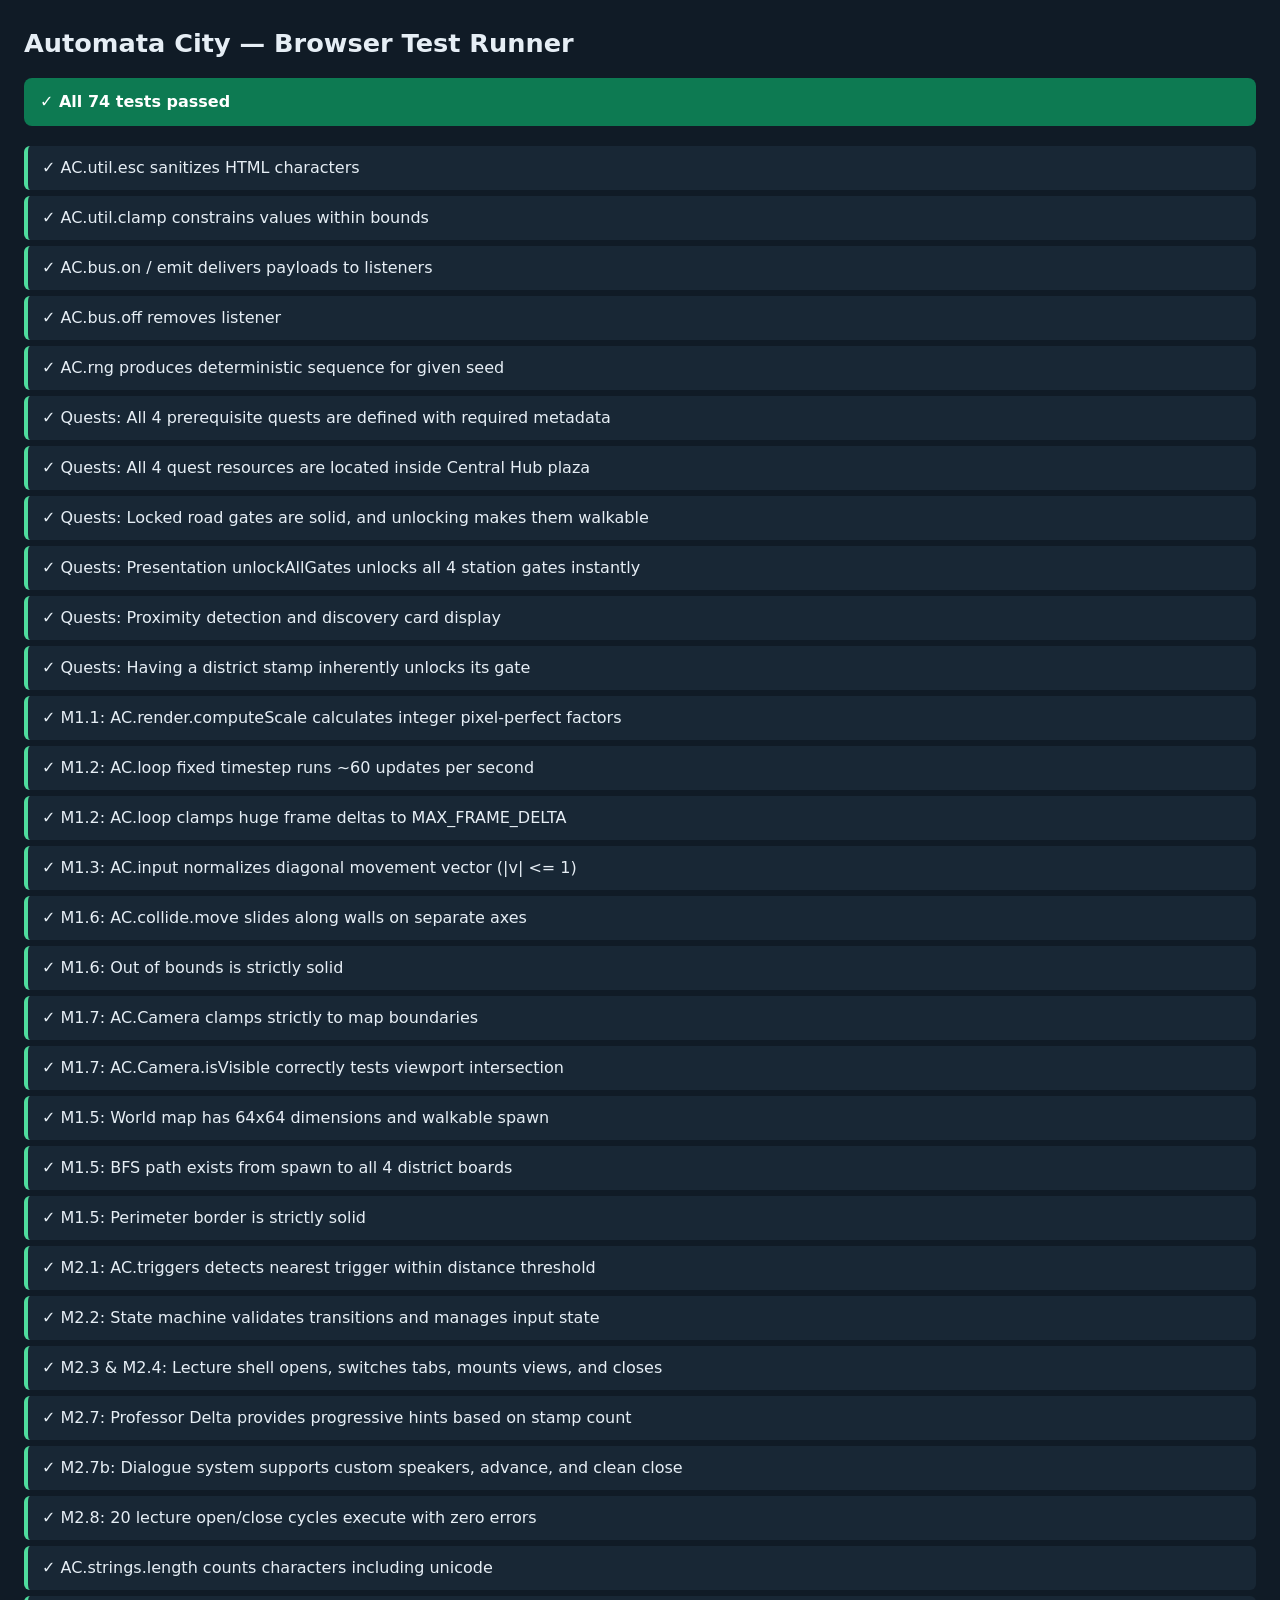
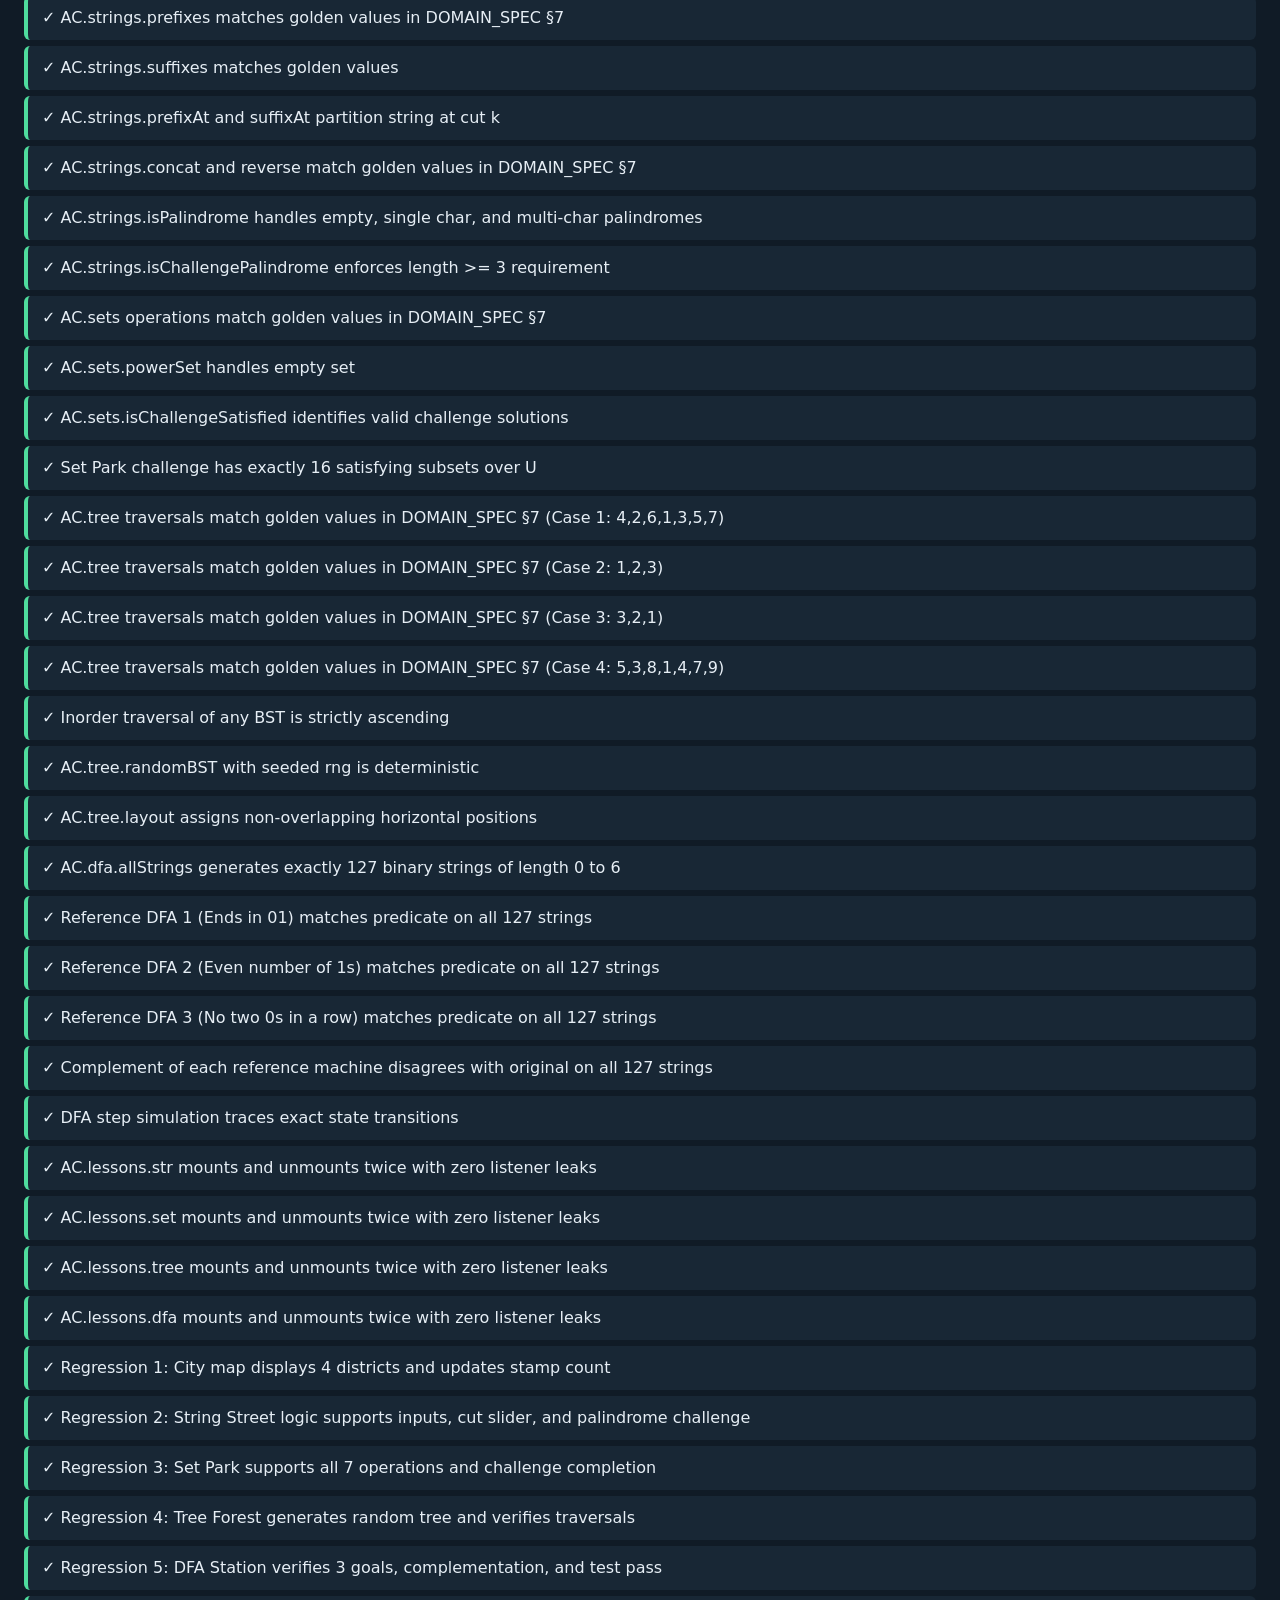
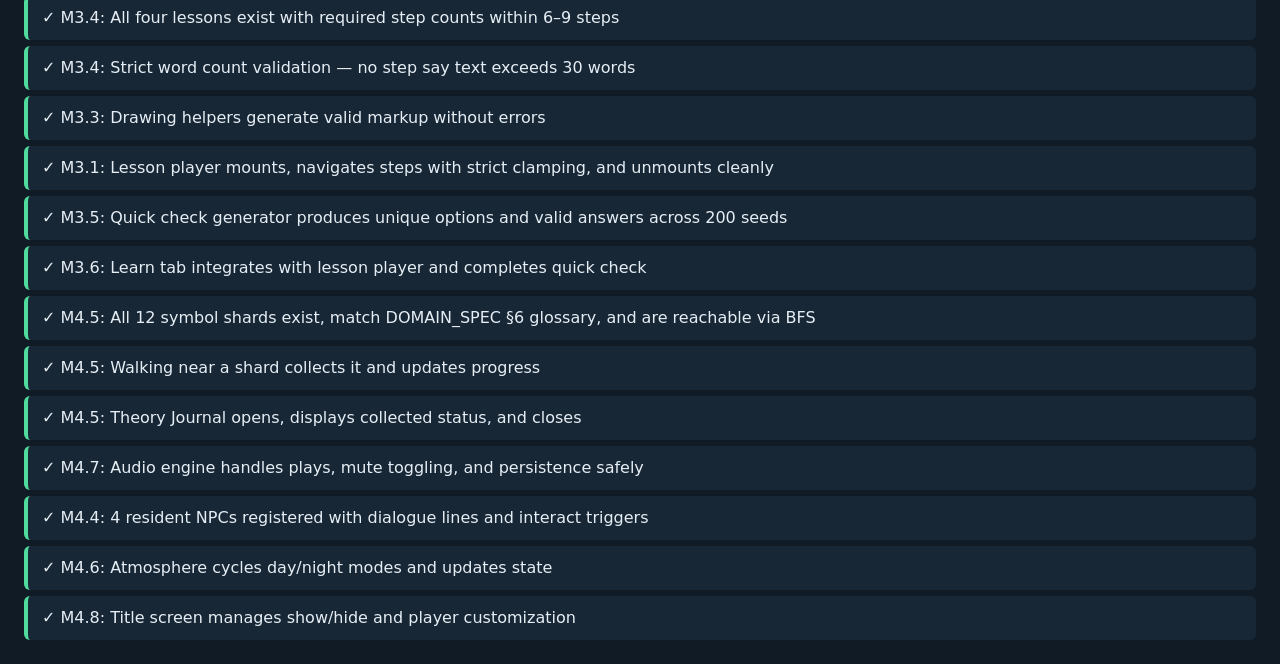
==== commit 3f87d25d: "feat(quests): station prerequisite quests and video presentation boost" ====
--- a/tests/index.html
+++ b/tests/index.html
@@ -74,6 +74,7 @@
   <script src="../js/world/tiles.js"></script>
   <script src="../js/world/map-data.js"></script>
   <script src="../js/world/districts.js"></script>
+  <script src="../js/world/quests.js"></script>
   <script src="../js/world/triggers.js"></script>
   <script src="../js/world/hud.js"></script>
   <script src="../js/world/dialogue.js"></script>
@@ -115,6 +116,7 @@
   <script src="harness.js"></script>
   <script src="ac.test.js"></script>
   <script src="progress.test.js"></script>
+  <script src="quests.test.js"></script>
   <script src="engine.test.js"></script>
   <script src="map.test.js"></script>
   <script src="stations.test.js"></script>
